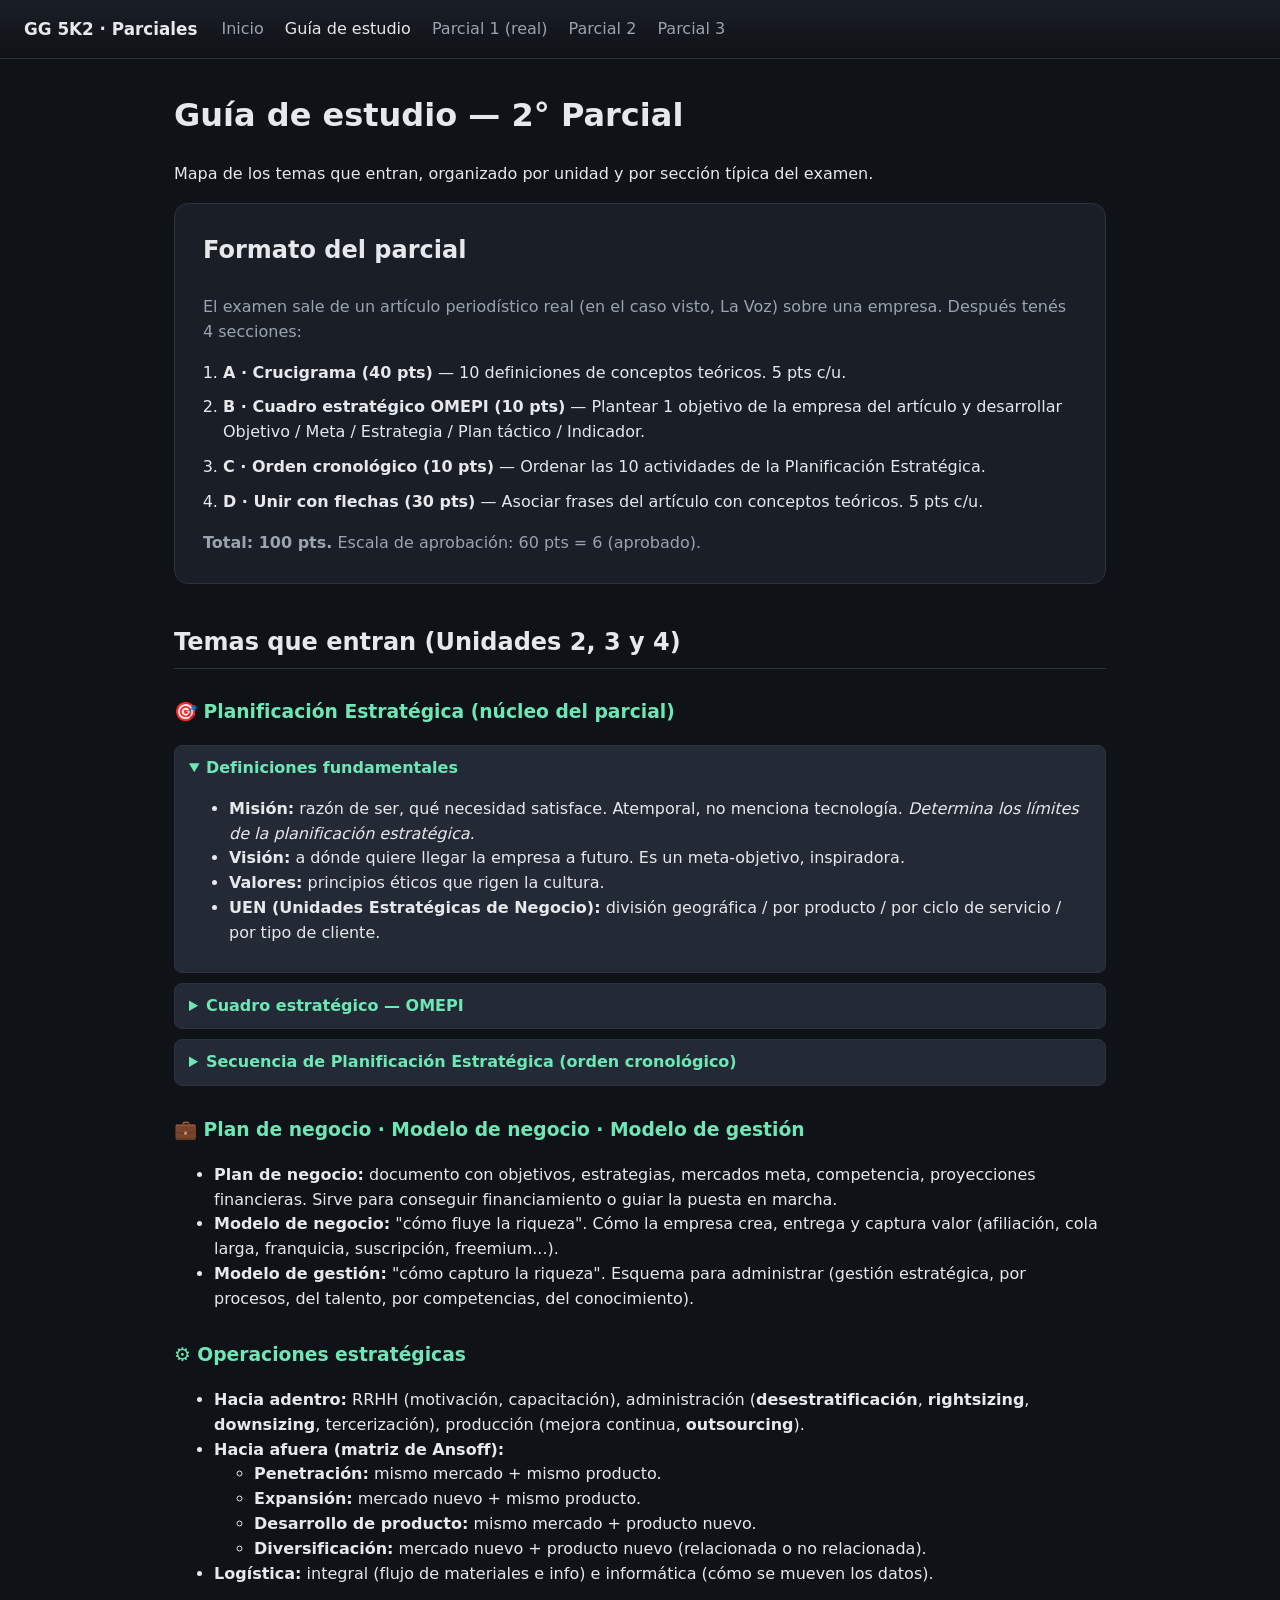
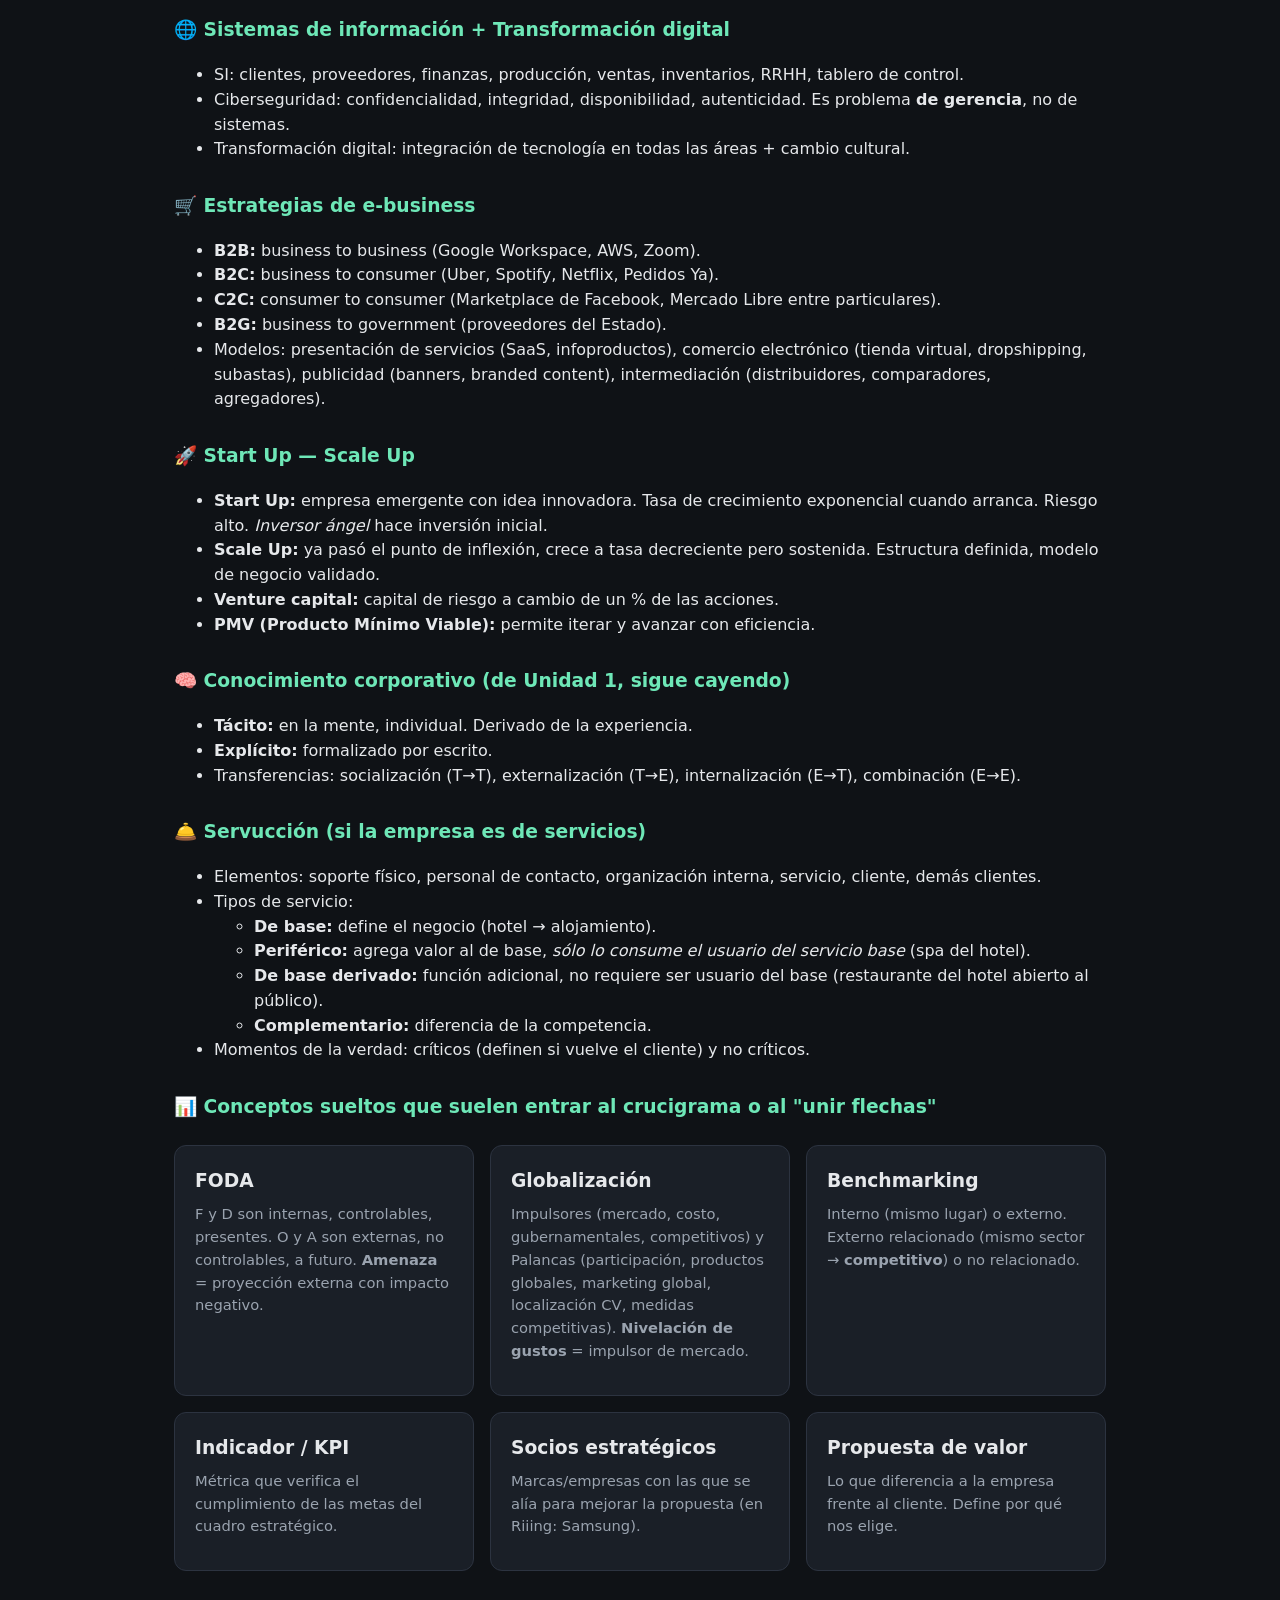
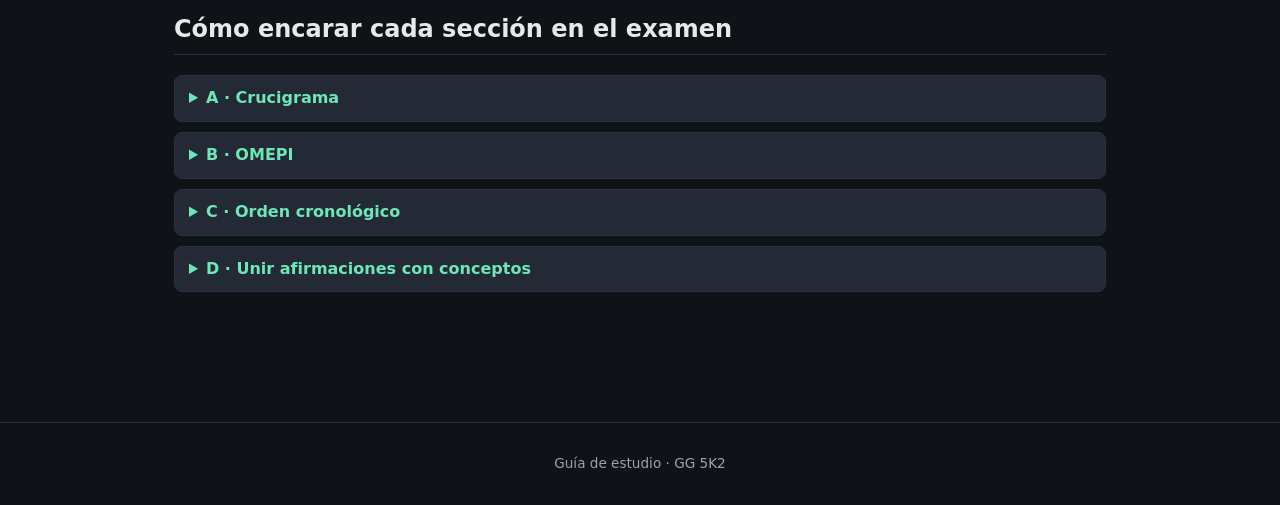
==== guia.html @ 5d91e159 "Initial commit: parciales modelo GG 5K2" ====
<!DOCTYPE html>
<html lang="es">
<head>
<meta charset="UTF-8">
<meta name="viewport" content="width=device-width, initial-scale=1.0">
<title>Guía de estudio — 2° Parcial GG 5K2</title>
<link rel="stylesheet" href="styles.css">
</head>
<body>
<header class="site">
  <div class="logo">GG 5K2 · Parciales</div>
  <nav>
    <a href="index.html">Inicio</a>
    <a href="guia.html">Guía de estudio</a>
    <a href="parcial-1.html">Parcial 1 (real)</a>
    <a href="parcial-2.html">Parcial 2</a>
    <a href="parcial-3.html">Parcial 3</a>
  </nav>
</header>

<main>
  <h1>Guía de estudio — 2° Parcial</h1>
  <p class="meta">Mapa de los temas que entran, organizado por unidad y por sección típica del examen.</p>

  <section class="hero">
    <h2 style="margin-top:0;border:none">Formato del parcial</h2>
    <p>El examen sale de un artículo periodístico real (en el caso visto, La Voz) sobre una empresa. Después tenés 4 secciones:</p>
    <ol class="numbered">
      <li><strong>A · Crucigrama (40 pts)</strong> — 10 definiciones de conceptos teóricos. 5 pts c/u.</li>
      <li><strong>B · Cuadro estratégico OMEPI (10 pts)</strong> — Plantear 1 objetivo de la empresa del artículo y desarrollar Objetivo / Meta / Estrategia / Plan táctico / Indicador.</li>
      <li><strong>C · Orden cronológico (10 pts)</strong> — Ordenar las 10 actividades de la Planificación Estratégica.</li>
      <li><strong>D · Unir con flechas (30 pts)</strong> — Asociar frases del artículo con conceptos teóricos. 5 pts c/u.</li>
    </ol>
    <p><strong>Total: 100 pts.</strong> Escala de aprobación: 60 pts = 6 (aprobado).</p>
  </section>

  <h2>Temas que entran (Unidades 2, 3 y 4)</h2>

  <h3>🎯 Planificación Estratégica (núcleo del parcial)</h3>
  <details open>
    <summary>Definiciones fundamentales</summary>
    <ul>
      <li><strong>Misión:</strong> razón de ser, qué necesidad satisface. Atemporal, no menciona tecnología. <em>Determina los límites de la planificación estratégica.</em></li>
      <li><strong>Visión:</strong> a dónde quiere llegar la empresa a futuro. Es un meta-objetivo, inspiradora.</li>
      <li><strong>Valores:</strong> principios éticos que rigen la cultura.</li>
      <li><strong>UEN (Unidades Estratégicas de Negocio):</strong> división geográfica / por producto / por ciclo de servicio / por tipo de cliente.</li>
    </ul>
  </details>

  <details>
    <summary>Cuadro estratégico — OMEPI</summary>
    <p>Lo más probable en la sección B. Estructura:</p>
    <table class="omepi-table">
      <thead><tr><th>Objetivo</th><th>Meta</th><th>Estrategia</th><th>Plan táctico</th><th>Indicador</th></tr></thead>
      <tbody>
        <tr>
          <td>Qué quiero lograr. Medible, con qué + cuánto + cuándo. Verbo en infinitivo.</td>
          <td>Segmentación del objetivo. Suma de metas = objetivo. Tiempo + cantidad.</td>
          <td>El "estilo" / rumbo. Termina en "-ción". No son acciones.</td>
          <td>Programa con nombre. Detalle de actividades, plazos, recursos, responsables.</td>
          <td>KPI medible que verifica cumplimiento.</td>
        </tr>
      </tbody>
    </table>
    <p><strong>Regla:</strong> por cada objetivo → 2+ metas, 1+ estrategias, 1+ programas, misma cantidad de indicadores que de metas.</p>
  </details>

  <details>
    <summary>Secuencia de Planificación Estratégica (orden cronológico)</summary>
    <ol class="numbered">
      <li>Análisis de las tendencias de escenarios (contexto/macro)</li>
      <li>Análisis de la competencia / sector</li>
      <li>Análisis de los clientes del sector</li>
      <li>Análisis de cadena de Valor (interno)</li>
      <li>Listado FODA</li>
      <li>Balance de fuerzas</li>
      <li>Definición de Misión</li>
      <li>Definición de Estrategias</li>
      <li>Desarrollo de programas tácticos</li>
      <li>Implementación</li>
    </ol>
    <p class="meta">Regla mnemotécnica: <strong>afuera → adentro → diagnóstico → definiciones → ejecución.</strong></p>
  </details>

  <h3>💼 Plan de negocio · Modelo de negocio · Modelo de gestión</h3>
  <ul>
    <li><strong>Plan de negocio:</strong> documento con objetivos, estrategias, mercados meta, competencia, proyecciones financieras. Sirve para conseguir financiamiento o guiar la puesta en marcha.</li>
    <li><strong>Modelo de negocio:</strong> "cómo fluye la riqueza". Cómo la empresa crea, entrega y captura valor (afiliación, cola larga, franquicia, suscripción, freemium...).</li>
    <li><strong>Modelo de gestión:</strong> "cómo capturo la riqueza". Esquema para administrar (gestión estratégica, por procesos, del talento, por competencias, del conocimiento).</li>
  </ul>

  <h3>⚙️ Operaciones estratégicas</h3>
  <ul>
    <li><strong>Hacia adentro:</strong> RRHH (motivación, capacitación), administración (<strong>desestratificación</strong>, <strong>rightsizing</strong>, <strong>downsizing</strong>, tercerización), producción (mejora continua, <strong>outsourcing</strong>).</li>
    <li><strong>Hacia afuera (matriz de Ansoff):</strong>
      <ul>
        <li><strong>Penetración:</strong> mismo mercado + mismo producto.</li>
        <li><strong>Expansión:</strong> mercado nuevo + mismo producto.</li>
        <li><strong>Desarrollo de producto:</strong> mismo mercado + producto nuevo.</li>
        <li><strong>Diversificación:</strong> mercado nuevo + producto nuevo (relacionada o no relacionada).</li>
      </ul>
    </li>
    <li><strong>Logística:</strong> integral (flujo de materiales e info) e informática (cómo se mueven los datos).</li>
  </ul>

  <h3>🌐 Sistemas de información + Transformación digital</h3>
  <ul>
    <li>SI: clientes, proveedores, finanzas, producción, ventas, inventarios, RRHH, tablero de control.</li>
    <li>Ciberseguridad: confidencialidad, integridad, disponibilidad, autenticidad. Es problema <strong>de gerencia</strong>, no de sistemas.</li>
    <li>Transformación digital: integración de tecnología en todas las áreas + cambio cultural.</li>
  </ul>

  <h3>🛒 Estrategias de e-business</h3>
  <ul>
    <li><strong>B2B:</strong> business to business (Google Workspace, AWS, Zoom).</li>
    <li><strong>B2C:</strong> business to consumer (Uber, Spotify, Netflix, Pedidos Ya).</li>
    <li><strong>C2C:</strong> consumer to consumer (Marketplace de Facebook, Mercado Libre entre particulares).</li>
    <li><strong>B2G:</strong> business to government (proveedores del Estado).</li>
    <li>Modelos: presentación de servicios (SaaS, infoproductos), comercio electrónico (tienda virtual, dropshipping, subastas), publicidad (banners, branded content), intermediación (distribuidores, comparadores, agregadores).</li>
  </ul>

  <h3>🚀 Start Up — Scale Up</h3>
  <ul>
    <li><strong>Start Up:</strong> empresa emergente con idea innovadora. Tasa de crecimiento exponencial cuando arranca. Riesgo alto. <em>Inversor ángel</em> hace inversión inicial.</li>
    <li><strong>Scale Up:</strong> ya pasó el punto de inflexión, crece a tasa decreciente pero sostenida. Estructura definida, modelo de negocio validado.</li>
    <li><strong>Venture capital:</strong> capital de riesgo a cambio de un % de las acciones.</li>
    <li><strong>PMV (Producto Mínimo Viable):</strong> permite iterar y avanzar con eficiencia.</li>
  </ul>

  <h3>🧠 Conocimiento corporativo (de Unidad 1, sigue cayendo)</h3>
  <ul>
    <li><strong>Tácito:</strong> en la mente, individual. Derivado de la experiencia.</li>
    <li><strong>Explícito:</strong> formalizado por escrito.</li>
    <li>Transferencias: socialización (T→T), externalización (T→E), internalización (E→T), combinación (E→E).</li>
  </ul>

  <h3>🛎️ Servucción (si la empresa es de servicios)</h3>
  <ul>
    <li>Elementos: soporte físico, personal de contacto, organización interna, servicio, cliente, demás clientes.</li>
    <li>Tipos de servicio:
      <ul>
        <li><strong>De base:</strong> define el negocio (hotel → alojamiento).</li>
        <li><strong>Periférico:</strong> agrega valor al de base, <em>sólo lo consume el usuario del servicio base</em> (spa del hotel).</li>
        <li><strong>De base derivado:</strong> función adicional, no requiere ser usuario del base (restaurante del hotel abierto al público).</li>
        <li><strong>Complementario:</strong> diferencia de la competencia.</li>
      </ul>
    </li>
    <li>Momentos de la verdad: críticos (definen si vuelve el cliente) y no críticos.</li>
  </ul>

  <h3>📊 Conceptos sueltos que suelen entrar al crucigrama o al "unir flechas"</h3>
  <div class="grid">
    <div class="card">
      <h3>FODA</h3>
      <p>F y D son internas, controlables, presentes. O y A son externas, no controlables, a futuro. <strong>Amenaza</strong> = proyección externa con impacto negativo.</p>
    </div>
    <div class="card">
      <h3>Globalización</h3>
      <p>Impulsores (mercado, costo, gubernamentales, competitivos) y Palancas (participación, productos globales, marketing global, localización CV, medidas competitivas). <strong>Nivelación de gustos</strong> = impulsor de mercado.</p>
    </div>
    <div class="card">
      <h3>Benchmarking</h3>
      <p>Interno (mismo lugar) o externo. Externo relacionado (mismo sector → <strong>competitivo</strong>) o no relacionado.</p>
    </div>
    <div class="card">
      <h3>Indicador / KPI</h3>
      <p>Métrica que verifica el cumplimiento de las metas del cuadro estratégico.</p>
    </div>
    <div class="card">
      <h3>Socios estratégicos</h3>
      <p>Marcas/empresas con las que se alía para mejorar la propuesta (en Riiing: Samsung).</p>
    </div>
    <div class="card">
      <h3>Propuesta de valor</h3>
      <p>Lo que diferencia a la empresa frente al cliente. Define por qué nos elige.</p>
    </div>
  </div>

  <h2>Cómo encarar cada sección en el examen</h2>

  <details>
    <summary>A · Crucigrama</summary>
    <p>Las definiciones son textuales del apunte. Si una no te sale, dejala para el final y resolvé las que crucen letras. Los conceptos más frecuentes:</p>
    <ul>
      <li>Indicador, KPI, métrica</li>
      <li>Misión, Visión, Estrategia</li>
      <li>Amenaza, Oportunidad, Fortaleza, Debilidad</li>
      <li>Tácito, Explícito</li>
      <li>Rightsizing, Downsizing, Desestratificación, Outsourcing</li>
      <li>Servicio de base, Periférico</li>
      <li>Benchmarking (competitivo, interno, externo)</li>
      <li>Globalización (impulsores, palancas, multilocal)</li>
    </ul>
  </details>

  <details>
    <summary>B · OMEPI</summary>
    <ol class="numbered">
      <li>Releé el artículo y elegí 1 objetivo coherente con la consigna (ej: "reducir costos de almacenamiento un 5% para 2027").</li>
      <li>Verbo en infinitivo + cuánto + cuándo.</li>
      <li>Metas que sumen el objetivo (ej: "reducir 2.5% en 2026" + "reducir 2.5% en 2027").</li>
      <li>Estrategia termina en -ción (ej: "aplicación de política JIT").</li>
      <li>Programa táctico con nombre (ej: "Programa de inventario justo a tiempo").</li>
      <li>Indicador medible: fórmula concreta (ej: % de reducción = (Costo previo − Costo actual) / Costo previo × 100).</li>
    </ol>
  </details>

  <details>
    <summary>C · Orden cronológico</summary>
    <p>Memorizá la secuencia (10 ítems). Suele entrar tal cual. Acordate: <strong>contexto → sector → clientes → cadena de valor → FODA → balance → misión → estrategia → programas → implementación.</strong></p>
  </details>

  <details>
    <summary>D · Unir afirmaciones con conceptos</summary>
    <p>Estrategia: leé los conceptos primero, después buscá en cada afirmación palabras clave que disparen el concepto. Las frases del artículo casi siempre tienen una pista textual (ej: "12 meses" → propuesta de valor, "asesoramiento" → servicio periférico, "marcas" → socios estratégicos).</p>
  </details>

</main>

<footer>Guía de estudio · GG 5K2</footer>
<script src="script.js"></script>
</body>
</html>
---- styles.css ----
:root {
  --bg: #0f1216;
  --card: #1a1f27;
  --card-2: #232a35;
  --text: #e6e8eb;
  --muted: #9aa3af;
  --accent: #4f9eff;
  --accent-2: #6ee7b7;
  --bad: #f87171;
  --warn: #fbbf24;
  --border: #2c3340;
}

* { box-sizing: border-box; }
html, body { margin: 0; padding: 0; background: var(--bg); color: var(--text); font-family: system-ui, -apple-system, "Segoe UI", Roboto, sans-serif; line-height: 1.55; }
a { color: var(--accent); text-decoration: none; }
a:hover { text-decoration: underline; }

header.site {
  background: linear-gradient(180deg, #1a1f27 0%, #0f1216 100%);
  border-bottom: 1px solid var(--border);
  padding: 16px 24px;
  position: sticky; top: 0; z-index: 10;
  display: flex; gap: 24px; align-items: center; flex-wrap: wrap;
}
header.site .logo { font-weight: 700; font-size: 1.05rem; }
header.site nav a { color: var(--muted); margin-right: 16px; }
header.site nav a:hover, header.site nav a.active { color: var(--text); }

main { max-width: 980px; margin: 0 auto; padding: 32px 24px 80px; }
h1 { margin-top: 0; font-size: 2rem; }
h2 { margin-top: 2.5rem; border-bottom: 1px solid var(--border); padding-bottom: 6px; }
h3 { margin-top: 1.8rem; color: var(--accent-2); }

.hero {
  background: var(--card);
  border: 1px solid var(--border);
  border-radius: 14px;
  padding: 28px;
  margin-bottom: 28px;
}
.hero p { color: var(--muted); margin: 8px 0 0; }

.grid {
  display: grid; grid-template-columns: repeat(auto-fit, minmax(260px, 1fr));
  gap: 16px; margin-top: 24px;
}
.card {
  background: var(--card);
  border: 1px solid var(--border);
  border-radius: 12px;
  padding: 20px;
  transition: transform .15s, border-color .15s;
}
.card:hover { transform: translateY(-2px); border-color: var(--accent); }
.card h3 { margin: 0 0 8px; color: var(--text); }
.card p { color: var(--muted); margin: 0 0 12px; font-size: .92rem; }
.card .pill { display: inline-block; font-size: .75rem; padding: 2px 8px; border-radius: 999px; background: var(--card-2); color: var(--muted); margin-right: 6px; }

article.exam { background: var(--card); border: 1px solid var(--border); border-radius: 14px; padding: 24px; margin-bottom: 28px; }
article.exam .meta { color: var(--muted); font-size: .9rem; margin-bottom: 18px; }
article.exam blockquote { background: var(--card-2); border-left: 4px solid var(--accent); padding: 14px 18px; border-radius: 6px; margin: 0 0 18px; font-style: normal; color: #d6d9df; }
article.exam blockquote p { margin: 6px 0; }

section.section { background: var(--card-2); border-radius: 10px; padding: 18px 20px; margin: 18px 0; border: 1px solid var(--border); }
section.section h3 { margin-top: 0; }
.points { float: right; background: var(--card); border: 1px solid var(--border); padding: 2px 10px; border-radius: 999px; font-size: .8rem; color: var(--warn); }

ol.numbered, ul.numbered { padding-left: 20px; }
ol.numbered li, ul.numbered li { margin-bottom: 10px; }

.q-row { display: flex; gap: 10px; align-items: center; margin-bottom: 10px; flex-wrap: wrap; }
.q-row .q-text { flex: 1 1 360px; }
.q-row input[type=text], .q-row select {
  background: var(--card); color: var(--text); border: 1px solid var(--border);
  padding: 8px 10px; border-radius: 6px; font-size: .95rem; min-width: 160px;
}
.q-row input[type=text].ok, .q-row select.ok { border-color: var(--accent-2); background: #14241e; }
.q-row input[type=text].bad, .q-row select.bad { border-color: var(--bad); background: #2a1818; }

.match-table { width: 100%; border-collapse: collapse; margin-top: 10px; }
.match-table td { padding: 8px 6px; border-bottom: 1px solid var(--border); vertical-align: top; }
.match-table select { width: 100%; }

.omepi-table { width: 100%; border-collapse: collapse; margin-top: 10px; font-size: .9rem; }
.omepi-table th, .omepi-table td { border: 1px solid var(--border); padding: 8px; vertical-align: top; }
.omepi-table th { background: var(--card); color: var(--accent-2); }

.btn { display: inline-block; background: var(--accent); color: white; border: none; padding: 10px 18px; border-radius: 8px; cursor: pointer; font-weight: 600; }
.btn:hover { filter: brightness(1.1); }
.btn.secondary { background: transparent; border: 1px solid var(--border); color: var(--text); }
.btn-row { display: flex; gap: 10px; margin-top: 20px; flex-wrap: wrap; align-items: center; }
.score { font-weight: 700; color: var(--accent-2); }

.answer-box { display: none; background: #14241e; border: 1px solid var(--accent-2); border-radius: 8px; padding: 12px 16px; margin-top: 10px; color: #c8f0dc; }
.answer-box.show { display: block; }
.answer-box strong { color: var(--accent-2); }

details { background: var(--card-2); border: 1px solid var(--border); border-radius: 8px; padding: 10px 14px; margin-bottom: 10px; }
details summary { cursor: pointer; font-weight: 600; color: var(--accent-2); }
details[open] summary { margin-bottom: 8px; }

.tag { display: inline-block; font-size: .72rem; padding: 2px 8px; border-radius: 999px; background: var(--card-2); color: var(--muted); border: 1px solid var(--border); margin-right: 4px; }
.tag.unit { color: var(--accent); }

.warn-banner { background: #2a1d10; border: 1px solid var(--warn); color: #ffd07a; padding: 10px 14px; border-radius: 8px; margin: 12px 0; font-size: .9rem; }

footer { text-align: center; color: var(--muted); padding: 30px 20px; font-size: .85rem; border-top: 1px solid var(--border); margin-top: 40px; }

@media (max-width: 600px) {
  header.site { flex-direction: column; align-items: flex-start; gap: 10px; }
  main { padding: 20px 14px 60px; }
  h1 { font-size: 1.5rem; }
}
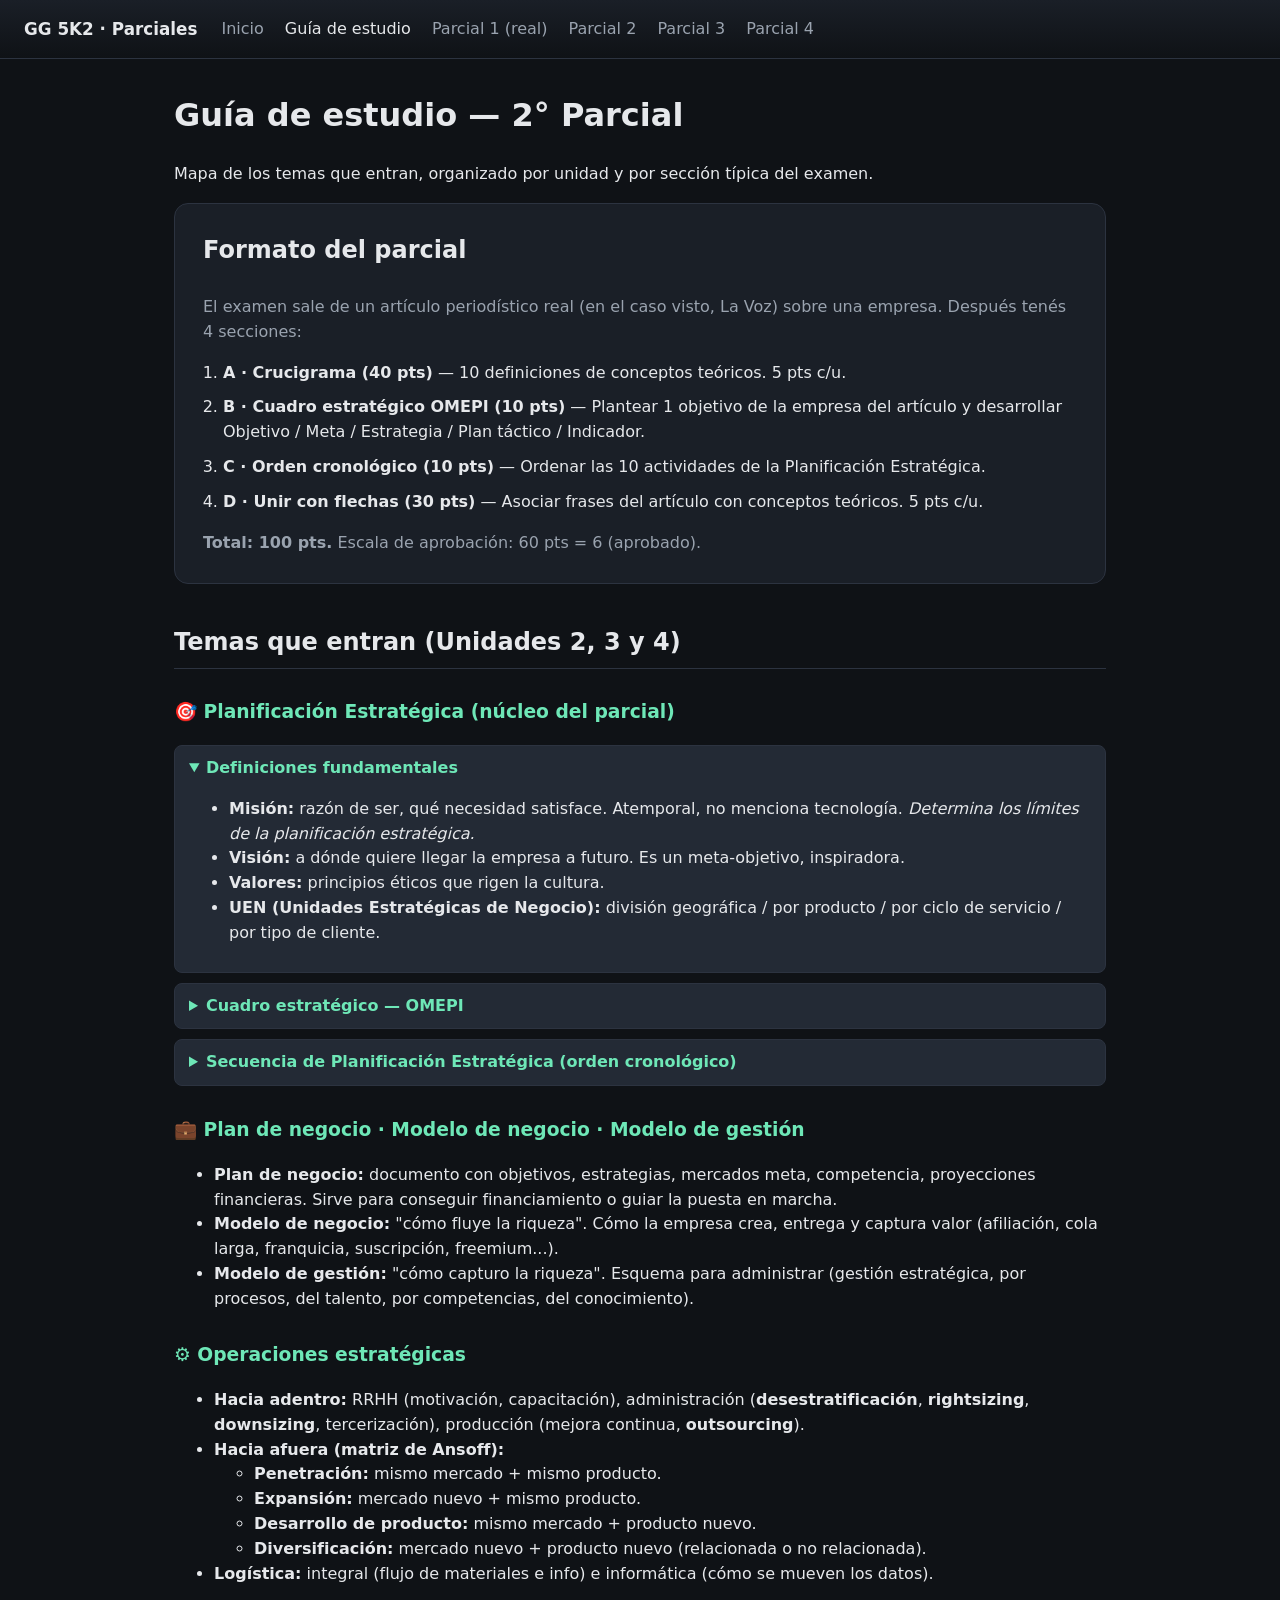
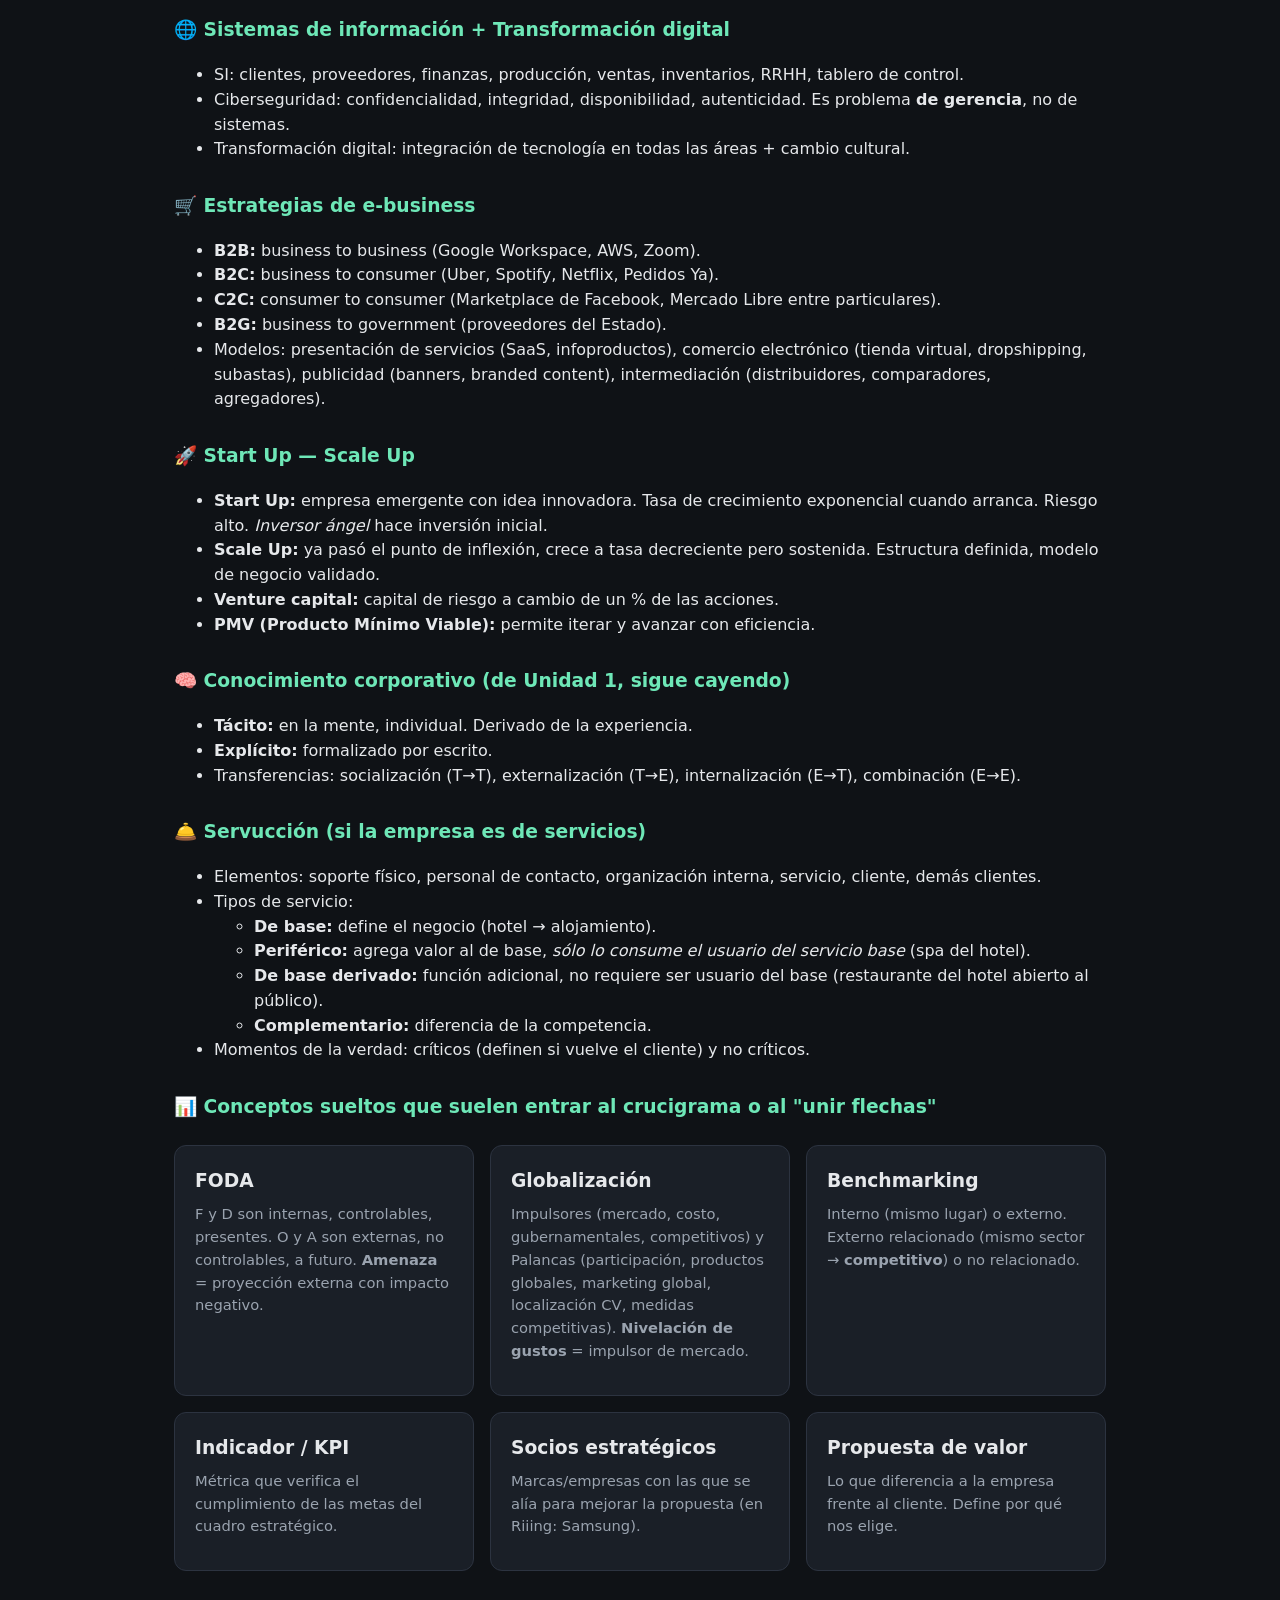
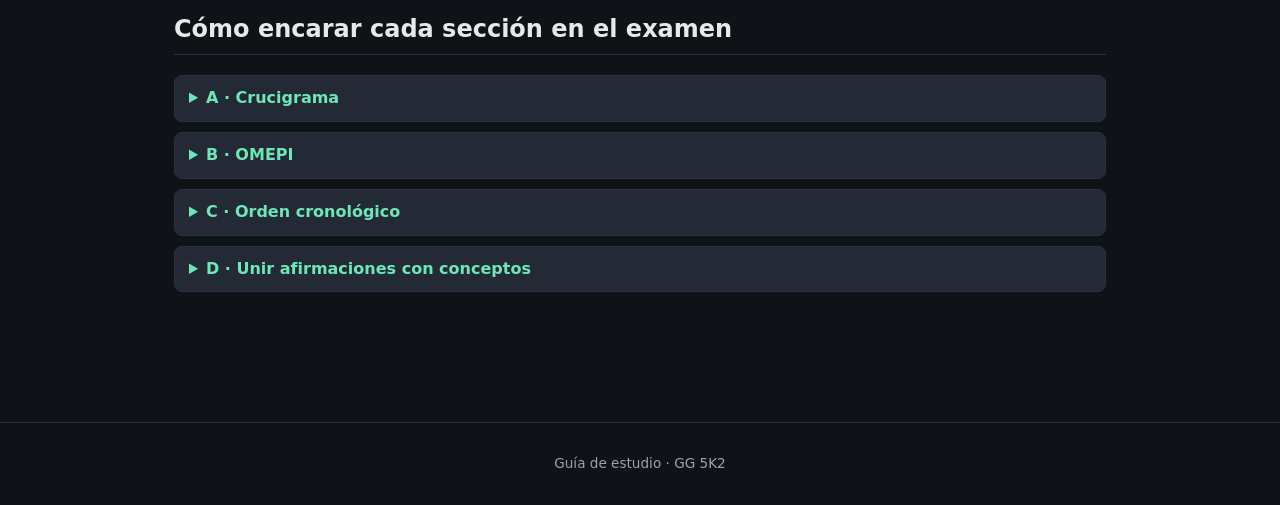
==== commit 67cfd9f2: "Agregar Parcial 4 (Cherry Season): 8 consignas con V/F, FODA y preguntas abiertas" ====
--- a/guia.html
+++ b/guia.html
@@ -15,6 +15,7 @@
     <a href="parcial-1.html">Parcial 1 (real)</a>
     <a href="parcial-2.html">Parcial 2</a>
     <a href="parcial-3.html">Parcial 3</a>
+    <a href="parcial-4.html">Parcial 4</a>
   </nav>
 </header>
 
--- a/styles.css
+++ b/styles.css
@@ -105,6 +105,104 @@
 
 .warn-banner { background: #2a1d10; border: 1px solid var(--warn); color: #ffd07a; padding: 10px 14px; border-radius: 8px; margin: 12px 0; font-size: .9rem; }
 
+/* ===== CRUCIGRAMA ===== */
+.crossword { display: flex; flex-direction: column; gap: 14px; margin: 18px 0; }
+.cw-word { display: grid; grid-template-columns: 32px 1fr auto; gap: 14px; align-items: center; }
+.cw-num { font-weight: 700; color: var(--accent); text-align: center; background: var(--card); border: 1px solid var(--border); padding: 6px 0; border-radius: 6px; }
+.cw-clue { font-size: .92rem; color: var(--text); line-height: 1.4; }
+.cw-cells { display: flex; gap: 3px; flex-wrap: wrap; justify-content: flex-end; }
+.cw-cell {
+  width: 30px; height: 36px; text-align: center; text-transform: uppercase;
+  background: #f5f5f0; color: #111; border: 1px solid #2c3340;
+  font-weight: 700; font-size: 1.05rem; padding: 0; border-radius: 3px;
+  font-family: "Courier New", monospace;
+  caret-color: var(--accent);
+}
+.cw-cell:focus { outline: 2px solid var(--accent); outline-offset: 1px; background: #fff; }
+.cw-cell.ok { background: #c8f7c8; border-color: #2a9d2a; color: #094f09; }
+.cw-cell.bad { background: #ffcccc; border-color: #b22222; color: #5a0e0e; }
+.cw-sep { width: 6px; height: 36px; background: transparent; }
+
+/* ===== UNIR CON FLECHAS ===== */
+.match-arrows {
+  position: relative;
+  display: grid;
+  grid-template-columns: 1fr 200px 1fr;
+  gap: 0;
+  margin: 24px 0;
+  align-items: stretch;
+}
+.match-arrows svg.arrow-layer {
+  position: absolute; inset: 0; width: 100%; height: 100%;
+  pointer-events: none; z-index: 1;
+}
+.match-col { display: flex; flex-direction: column; gap: 14px; position: relative; z-index: 2; }
+.match-col.center { z-index: 0; }
+.match-item {
+  background: var(--card); border: 2px solid var(--border); border-radius: 10px;
+  padding: 14px 18px; cursor: pointer; position: relative;
+  transition: border-color .15s, transform .1s, background .15s;
+  font-size: .92rem; line-height: 1.45;
+  min-height: 60px; display: flex; align-items: center;
+}
+.match-item:hover { border-color: var(--accent); transform: translateX(1px); }
+.match-item.selected { border-color: var(--accent-2); background: #14241e; box-shadow: 0 0 0 3px rgba(110,231,183,0.2); }
+.match-item.connected { border-color: var(--accent); }
+.match-item.ok { border-color: #2a9d2a; background: #14241e; }
+.match-item.bad { border-color: #b22222; background: #2a1818; }
+.match-item .label { font-weight: 700; color: var(--accent); margin-right: 8px; }
+.match-item .dot {
+  position: absolute; top: 50%; transform: translateY(-50%);
+  width: 14px; height: 14px; border-radius: 50%;
+  background: var(--accent); border: 3px solid var(--bg); z-index: 3;
+}
+.match-col.left .match-item .dot { right: -8px; }
+.match-col.right .match-item .dot { left: -8px; }
+.match-help { font-size: .82rem; color: var(--muted); margin: 8px 0 0; text-align: center; }
+
+@media (max-width: 720px) {
+  .match-arrows { grid-template-columns: 1fr; }
+  .match-arrows svg.arrow-layer { display: none; }
+  .match-col.center { display: none; }
+  .match-col.right { margin-top: 8px; }
+  .cw-word { grid-template-columns: 32px 1fr; }
+  .cw-cells { grid-column: 1 / -1; justify-content: flex-start; }
+}
+
+/* ===== TEXTAREAS + V/F ===== */
+textarea.open-answer {
+  width: 100%; min-height: 100px; background: var(--card); color: var(--text);
+  border: 1px solid var(--border); border-radius: 8px; padding: 10px 12px;
+  font-family: inherit; font-size: .95rem; resize: vertical; margin-top: 8px;
+}
+textarea.open-answer:focus { outline: 2px solid var(--accent); border-color: var(--accent); }
+
+.vf-table { width: 100%; border-collapse: collapse; margin-top: 10px; font-size: .92rem; }
+.vf-table th, .vf-table td { padding: 8px 10px; border-bottom: 1px solid var(--border); vertical-align: middle; }
+.vf-table th { background: var(--card); color: var(--accent-2); text-align: left; font-weight: 600; }
+.vf-table td.vf-choice { text-align: center; width: 60px; }
+.vf-table input[type=radio] { accent-color: var(--accent); transform: scale(1.2); cursor: pointer; }
+.vf-table tr.ok td { background: rgba(110,231,183,0.10); }
+.vf-table tr.bad td { background: rgba(248,113,113,0.10); }
+.vf-table .vf-letter { font-weight: 700; color: var(--accent); width: 30px; }
+
+.open-q {
+  background: var(--card); border: 1px solid var(--border); border-radius: 8px;
+  padding: 14px 18px; margin: 10px 0;
+}
+.open-q .open-q-text { font-size: .94rem; line-height: 1.5; margin: 0 0 4px; }
+
+.foda-grid {
+  display: grid; grid-template-columns: 1fr 1fr; gap: 12px; margin-top: 12px;
+}
+.foda-cell {
+  background: var(--card); border: 1px solid var(--border); border-radius: 8px;
+  padding: 12px 14px;
+}
+.foda-cell h4 { margin: 0 0 6px; font-size: .9rem; color: var(--accent-2); }
+.foda-cell textarea { min-height: 70px; }
+@media (max-width: 600px) { .foda-grid { grid-template-columns: 1fr; } }
+
 footer { text-align: center; color: var(--muted); padding: 30px 20px; font-size: .85rem; border-top: 1px solid var(--border); margin-top: 40px; }
 
 @media (max-width: 600px) {
